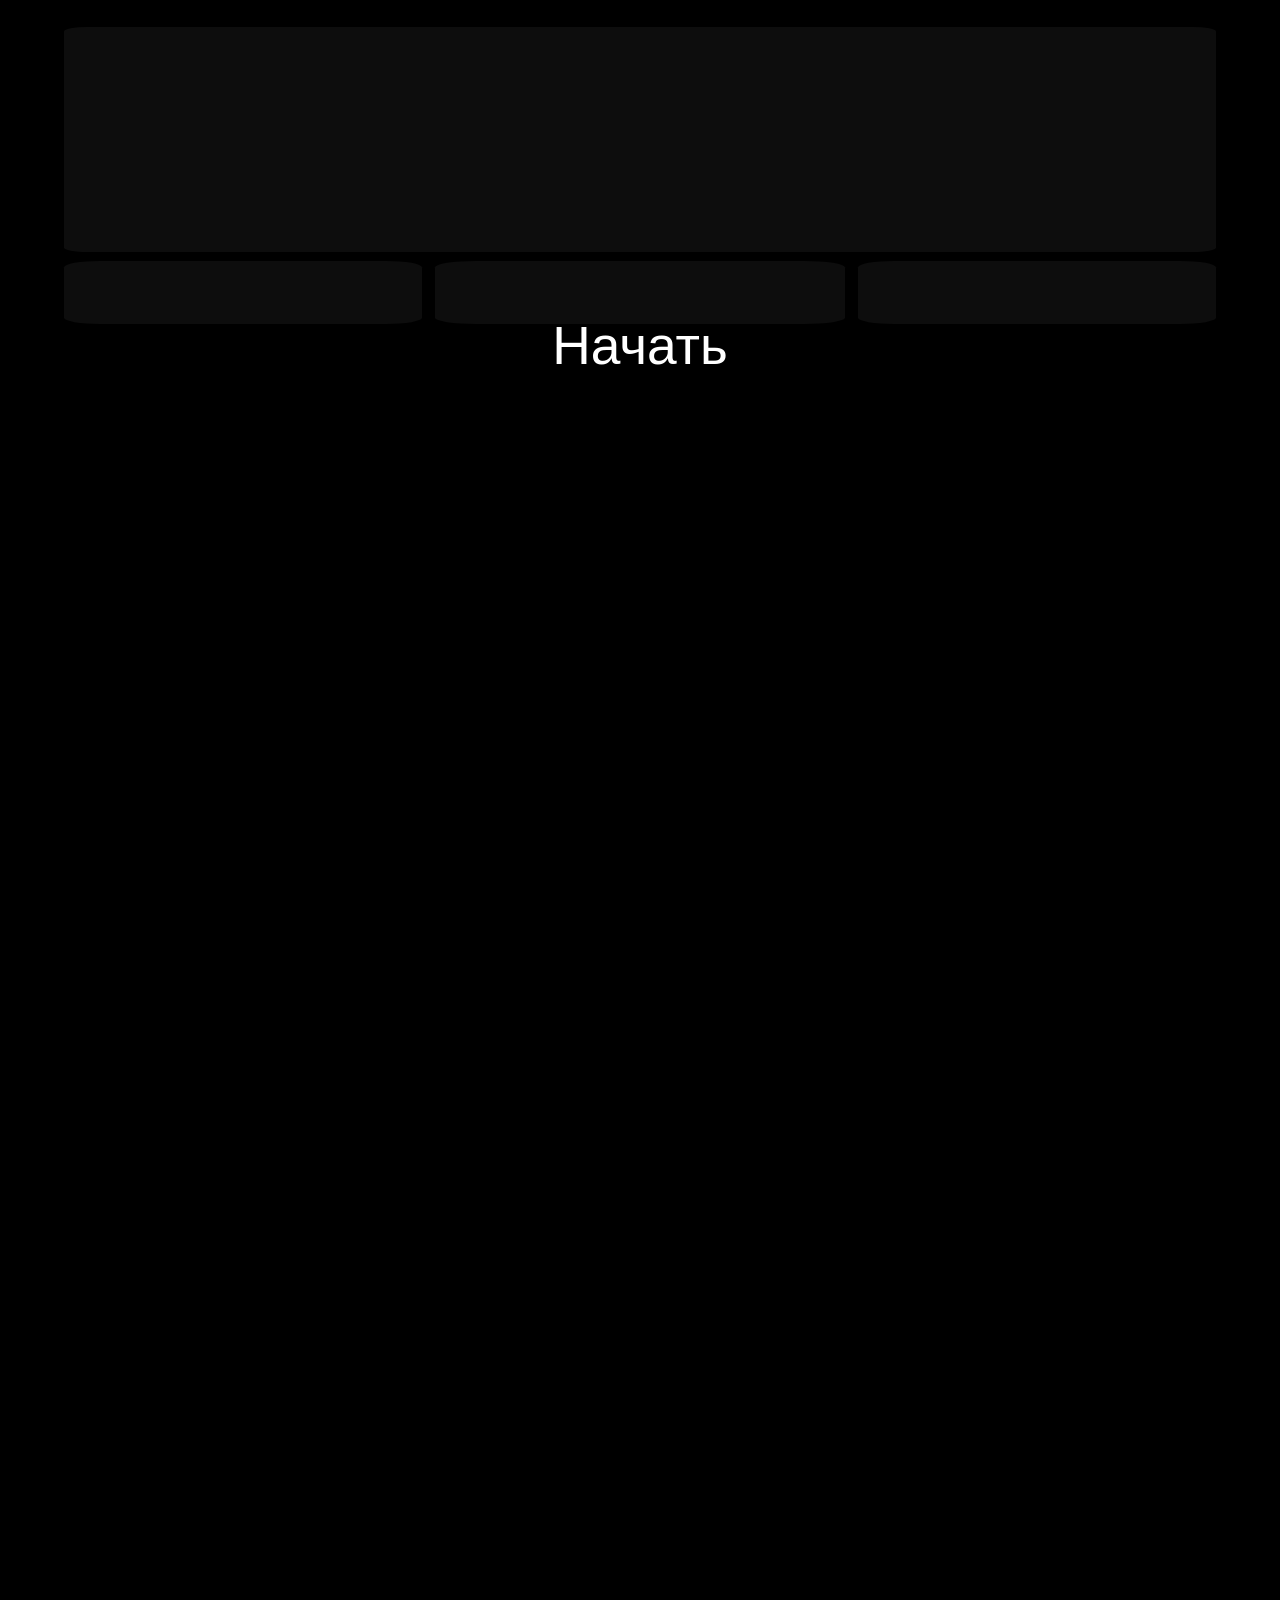
==== index.html @ c9e5098b "Update index.html" ====
<!DOCTYPE html>
<html lang="en">
<head>

    <meta charset='UTF-8'>
    <meta name="viewport" content="width=device-width, initial-scale=1.0, maximum-scale=1.0, user-scalable=no" />
    <title>A-SLEEP</title>
    <link rel="stylesheet" href="css.css">
</head>


<body>

    
    <div  class = 'rectangle_1' >
        
    </div>

    <a href = 'https://core.telegram.org/gateway'><button class = 'button_1' type = 'button'></button></a>
    <a href ='info.html'><button class = 'button_2' type = 'button'>
        <p class = 'nachat'>Начать</p>
    </button></a>
    <button class = 'button_3' type = 'button'></button>
    
    
    



<script type = 'module' src='https://telegram.org/js/telegram-web-app.js'>window.Telegram.WebApp.disableVerticalSwipes()</script>

</body>

</html>
---- css.css ----
html,body {
    height: 150%;
    width: 100%;
    margin: 0;
    padding: 0;
    box-sizing: border-box;
}


body{
    background-color: black;
}

.rectangle_1{
    color:rgba(128, 128, 128, 0.1);
    background-color: rgba(128, 128, 128, 0.1) ;
    width: 90%;
    height: 25%;
    
    
    position: absolute;
    left: 5%;
    top: 3%;

    border-radius: 2%;

    
}

.asleep{
    color: #ffd700;
    position: relative;
    font-size: 1000%;
    text-align: center;
    top:0%;
}

.subtitle{
    color: white;
    position: relative;
    font-size: 450%;
    text-align: center;
    top: -20%;
    
    
    
}

.nachat{
    color: white;
    position: relative;
    font-size: 400%;
    text-align: center;
    top: 0%;
}

.button_1{
    color:rgba(128, 128, 128, 0.1);
    background-color: rgba(128, 128, 128, 0.1) ;
    width: 28%;
    height: 7%;
    
    
    position: absolute;
    left: 5%;
    top: 29%;

    border: none;
    border-radius: 10%;
}

.button_2{
    color:rgba(128, 128, 128, 0.1);
    background-color: rgba(128, 128, 128, 0.1) ;
    width: 32%;
    height: 7% ;
    
    
    position: absolute;
    left:34%;
    top:29% ;
    border: none;
    border-radius: 10%;
}

.button_3{
    color:rgba(128, 128, 128, 0.1);
    background-color: rgba(128, 128, 128, 0.1) ;
    width:28% ;
    height:7% ;
    
    
    position: absolute;
    left:67% ;
    top: 29%;
    border: none;
    border-radius: 10%;
}
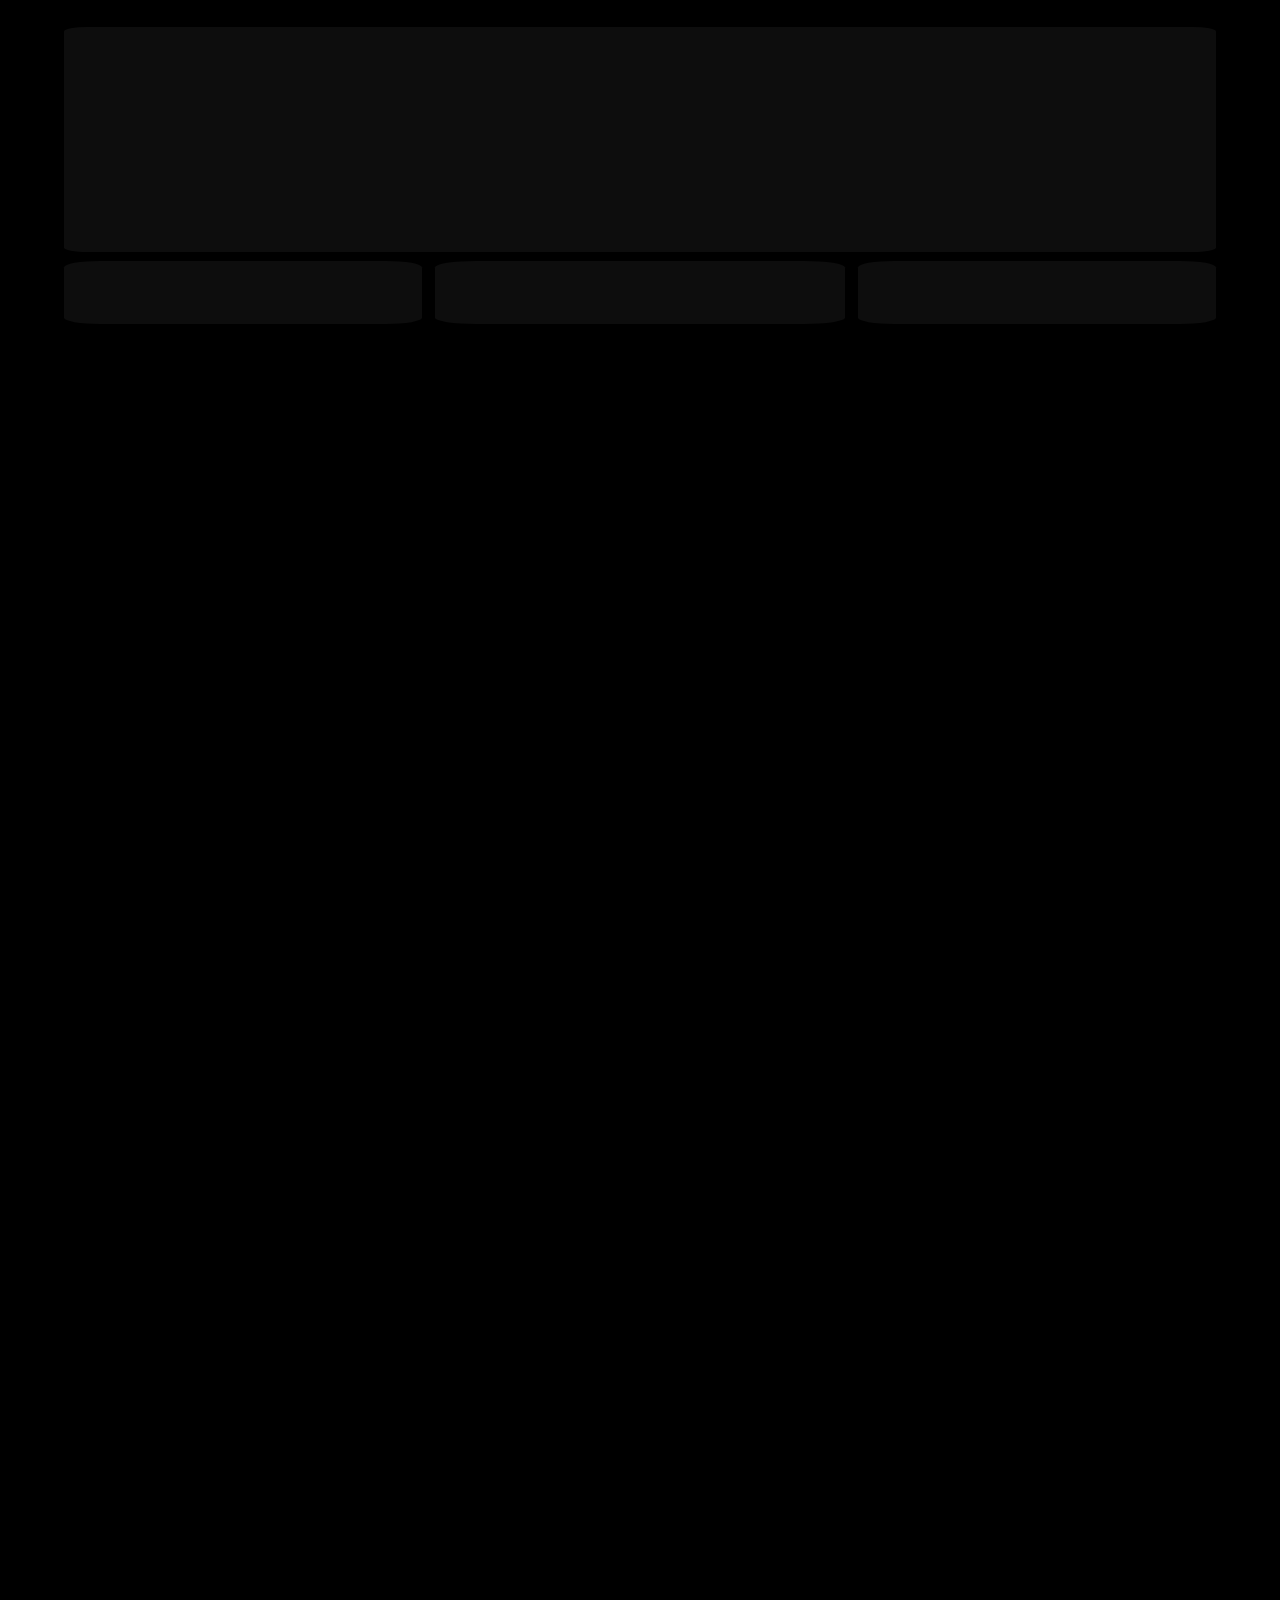
==== commit 5de0823f: "Update index.html" ====
--- a/index.html
+++ b/index.html
@@ -18,7 +18,7 @@
 
     <a href = 'https://core.telegram.org/gateway'><button class = 'button_1' type = 'button'></button></a>
     <a href ='info.html'><button class = 'button_2' type = 'button'>
-        <p class = 'nachat'>Начать</p>
+        
     </button></a>
     <button class = 'button_3' type = 'button'></button>
     
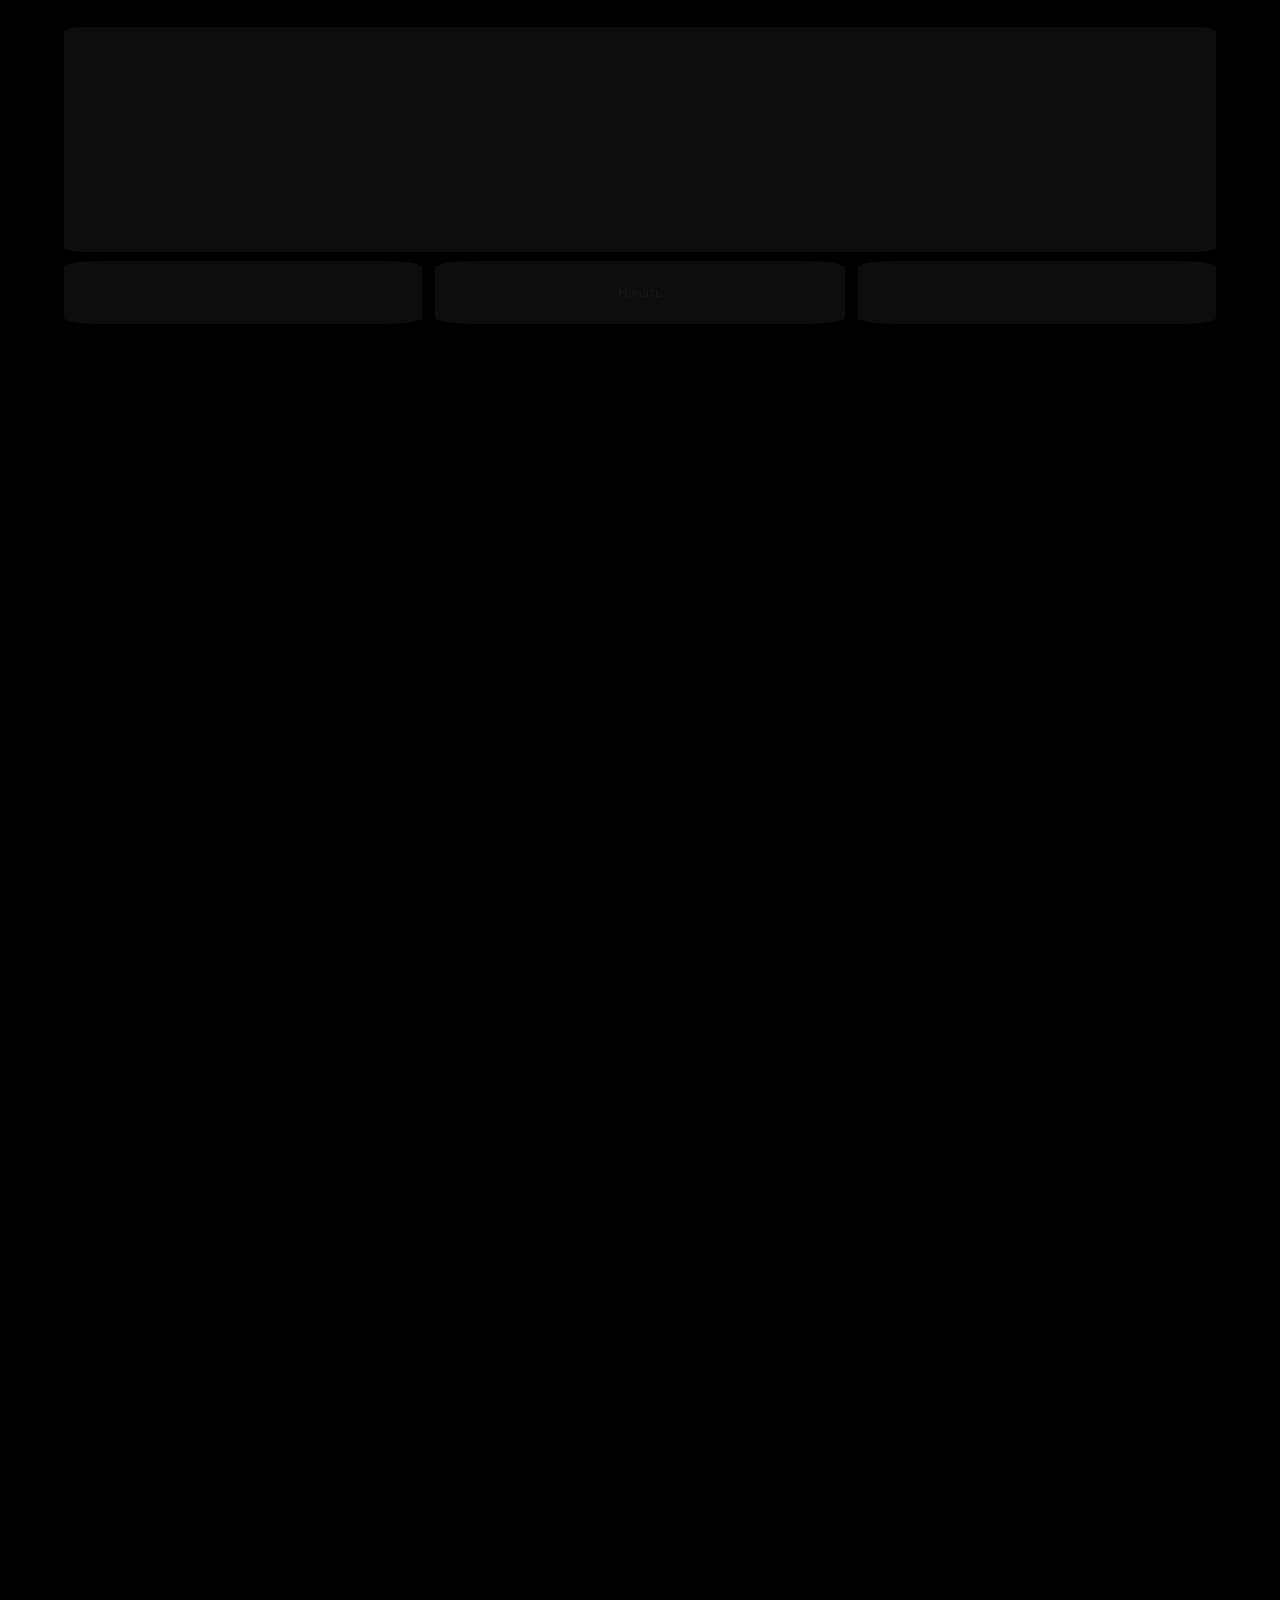
==== commit c3b2fcb9: "Update index.html" ====
--- a/index.html
+++ b/index.html
@@ -16,10 +16,8 @@
         
     </div>
 
-    <a href = 'https://core.telegram.org/gateway'><button class = 'button_1' type = 'button'></button></a>
-    <a href ='info.html'><button class = 'button_2' type = 'button'>
-        
-    </button></a>
+    <a href = ''><button class = 'button_1' type = 'button'></button></a>
+    <a href ='info.html'><button class = 'button_2' type = 'button'>Начать</button></a>
     <button class = 'button_3' type = 'button'></button>
     
     
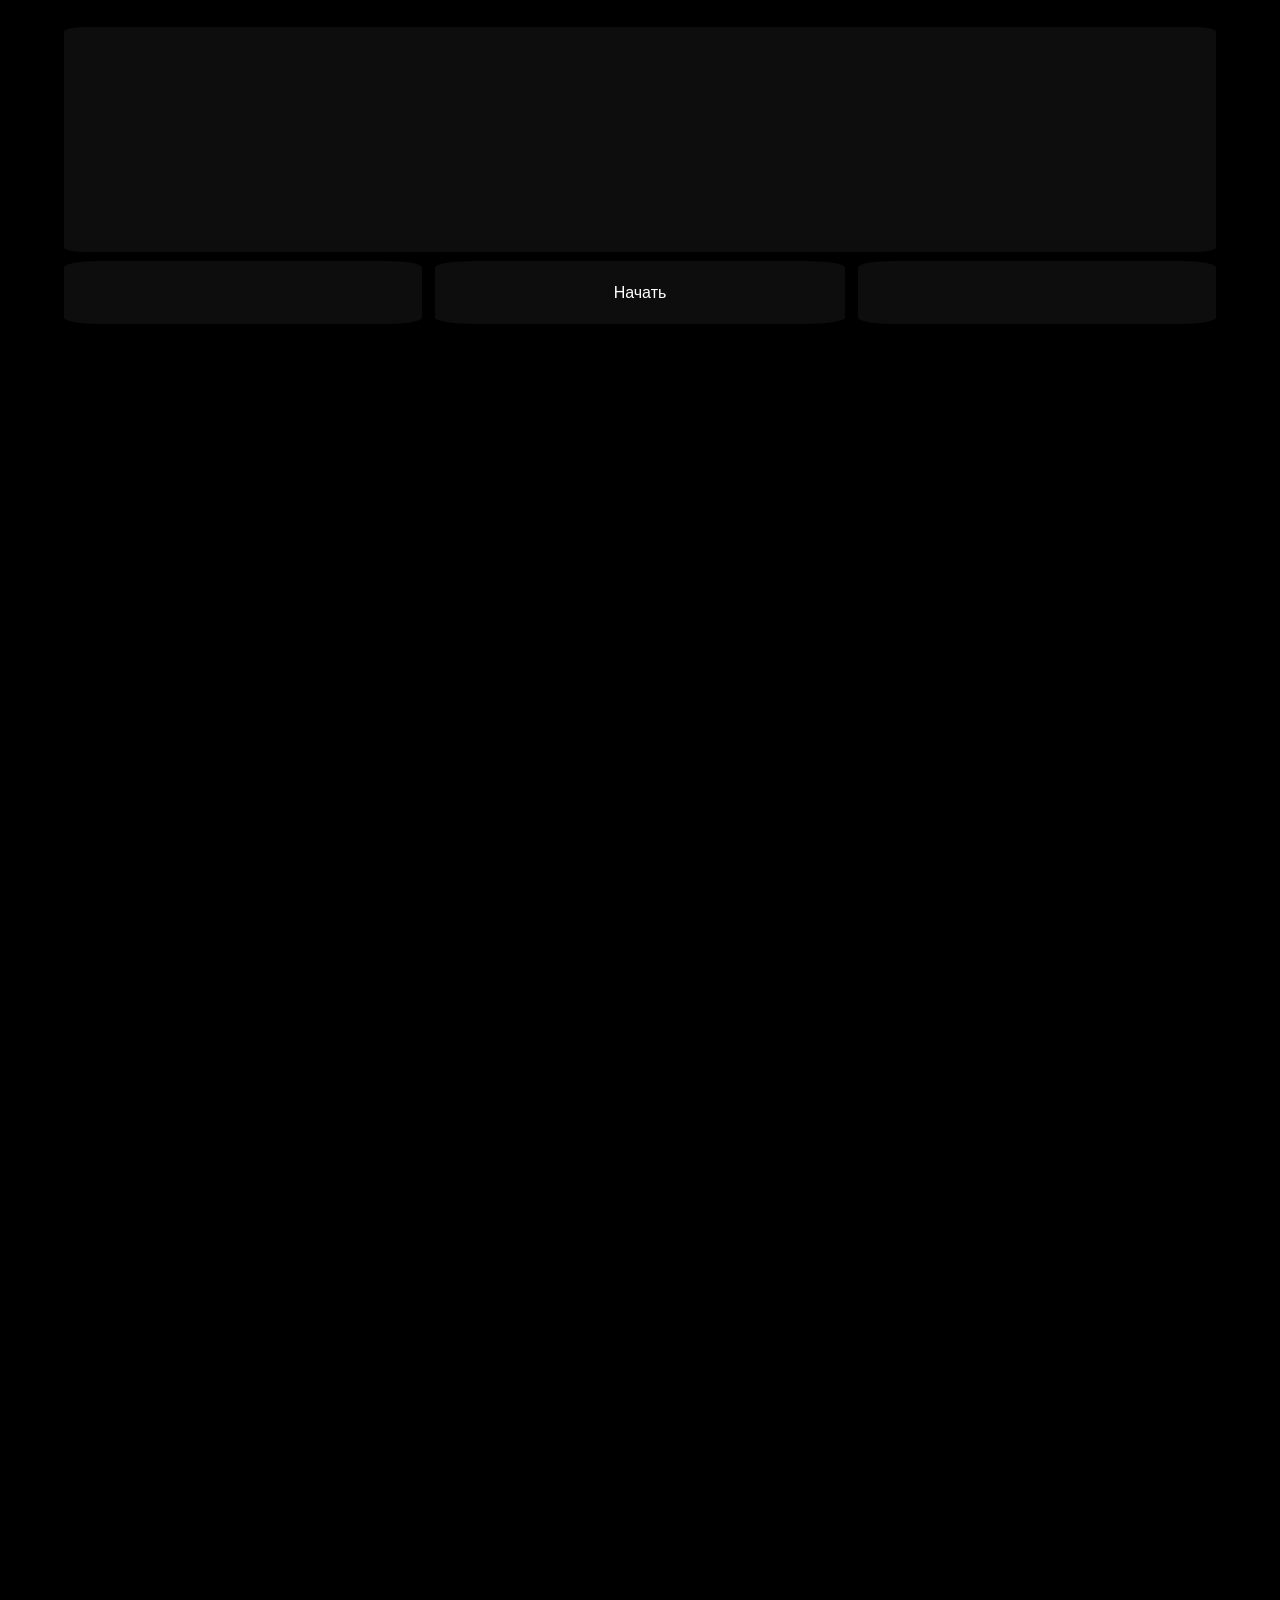
==== commit 86046ca8: "Update index.html" ====
--- a/index.html
+++ b/index.html
@@ -5,7 +5,7 @@
     <meta charset='UTF-8'>
     <meta name="viewport" content="width=device-width, initial-scale=1.0, maximum-scale=1.0, user-scalable=no" />
     <title>A-SLEEP</title>
-    <link rel="stylesheet" href="css.css">
+    <link rel="stylesheet" href="style.css">
 </head>
 
 
--- a/style.css
+++ b/style.css
@@ -0,0 +1,105 @@
+html,body {
+    height: 150%;
+    width: 100%;
+    margin: 0;
+    padding: 0;
+    box-sizing: border-box;
+}
+
+
+body{
+    background-color: black;
+}
+
+.rectangle_1{
+    color:rgba(128, 128, 128, 0.1);
+    background-color: rgba(128, 128, 128, 0.1) ;
+    width: 90%;
+    height: 25%;
+    
+    
+    position: absolute;
+    left: 5%;
+    top: 3%;
+
+    border-radius: 2%;
+
+    
+}
+
+.asleep{
+    color: #ffd700;
+    position: relative;
+    font-size: 1000%;
+    text-align: center;
+    top:0%;
+}
+
+.subtitle{
+    color: white;
+    position: relative;
+    font-size: 450%;
+    text-align: center;
+    top: -20%;
+    
+    
+    
+}
+
+.nachat{
+    color: white;
+    position: relative;
+    font-size: 400%;
+    text-align: center;
+    top: 0%;
+}
+
+.button_1{
+    color:rgba(128, 128, 128, 0.1);
+    background-color: rgba(128, 128, 128, 0.1) ;
+    width: 28%;
+    height: 7%;
+    
+    
+    position: absolute;
+    left: 5%;
+    top: 29%;
+
+    border: none;
+    border-radius: 10%;
+}
+
+.button_2{
+    color:rgba(128, 128, 128, 0.1);
+    background-color: rgba(128, 128, 128, 0.1) ;
+    width: 32%;
+    height: 7% ;
+    
+    
+    position: absolute;
+    text-align: center;
+    left:34%;
+    top:29% ;
+    border: none;
+    border-radius: 10%;
+
+    
+    font-size: 100%;
+    color: white;
+}
+
+.button_3{
+    color:rgba(128, 128, 128, 0.1);
+    background-color: rgba(128, 128, 128, 0.1) ;
+    width:28% ;
+    height:7% ;
+    
+    
+    position: absolute;
+    left:67% ;
+    top: 29%;
+    border: none;
+    border-radius: 10%;
+}
+
+
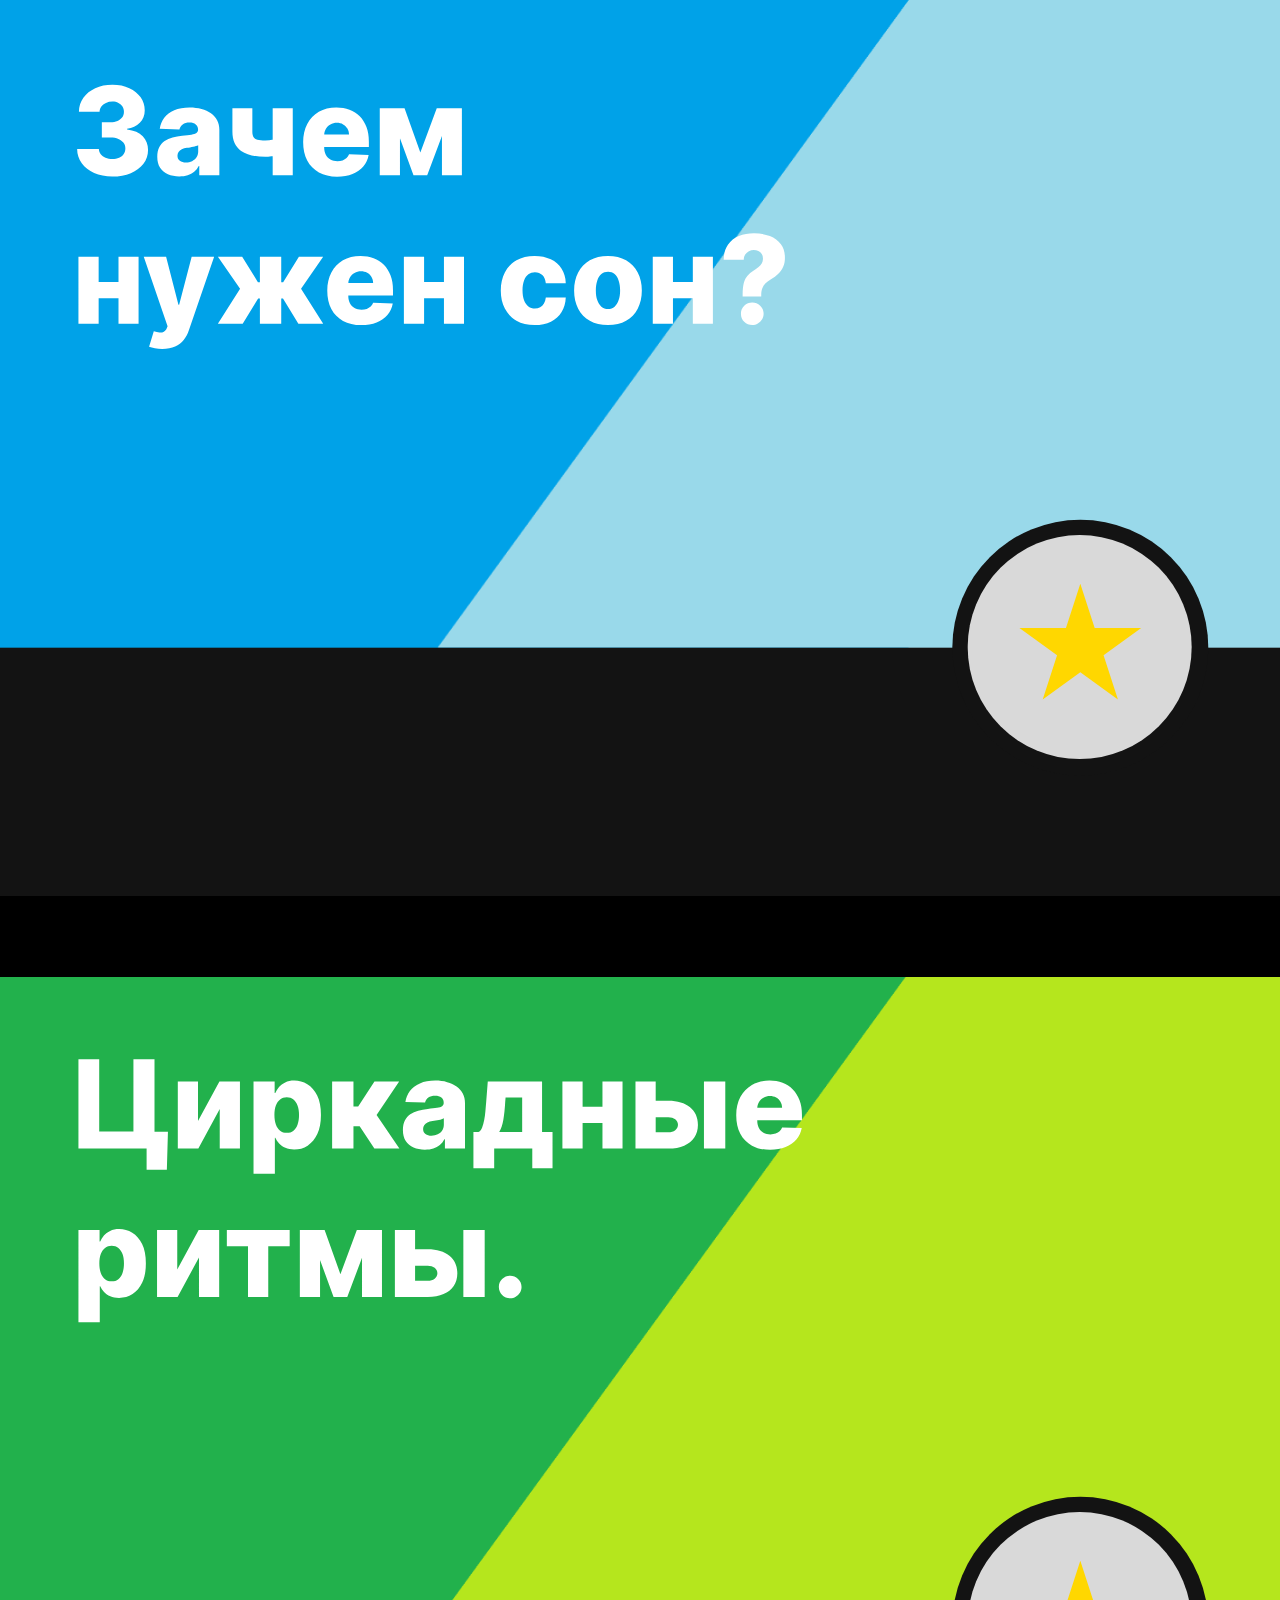
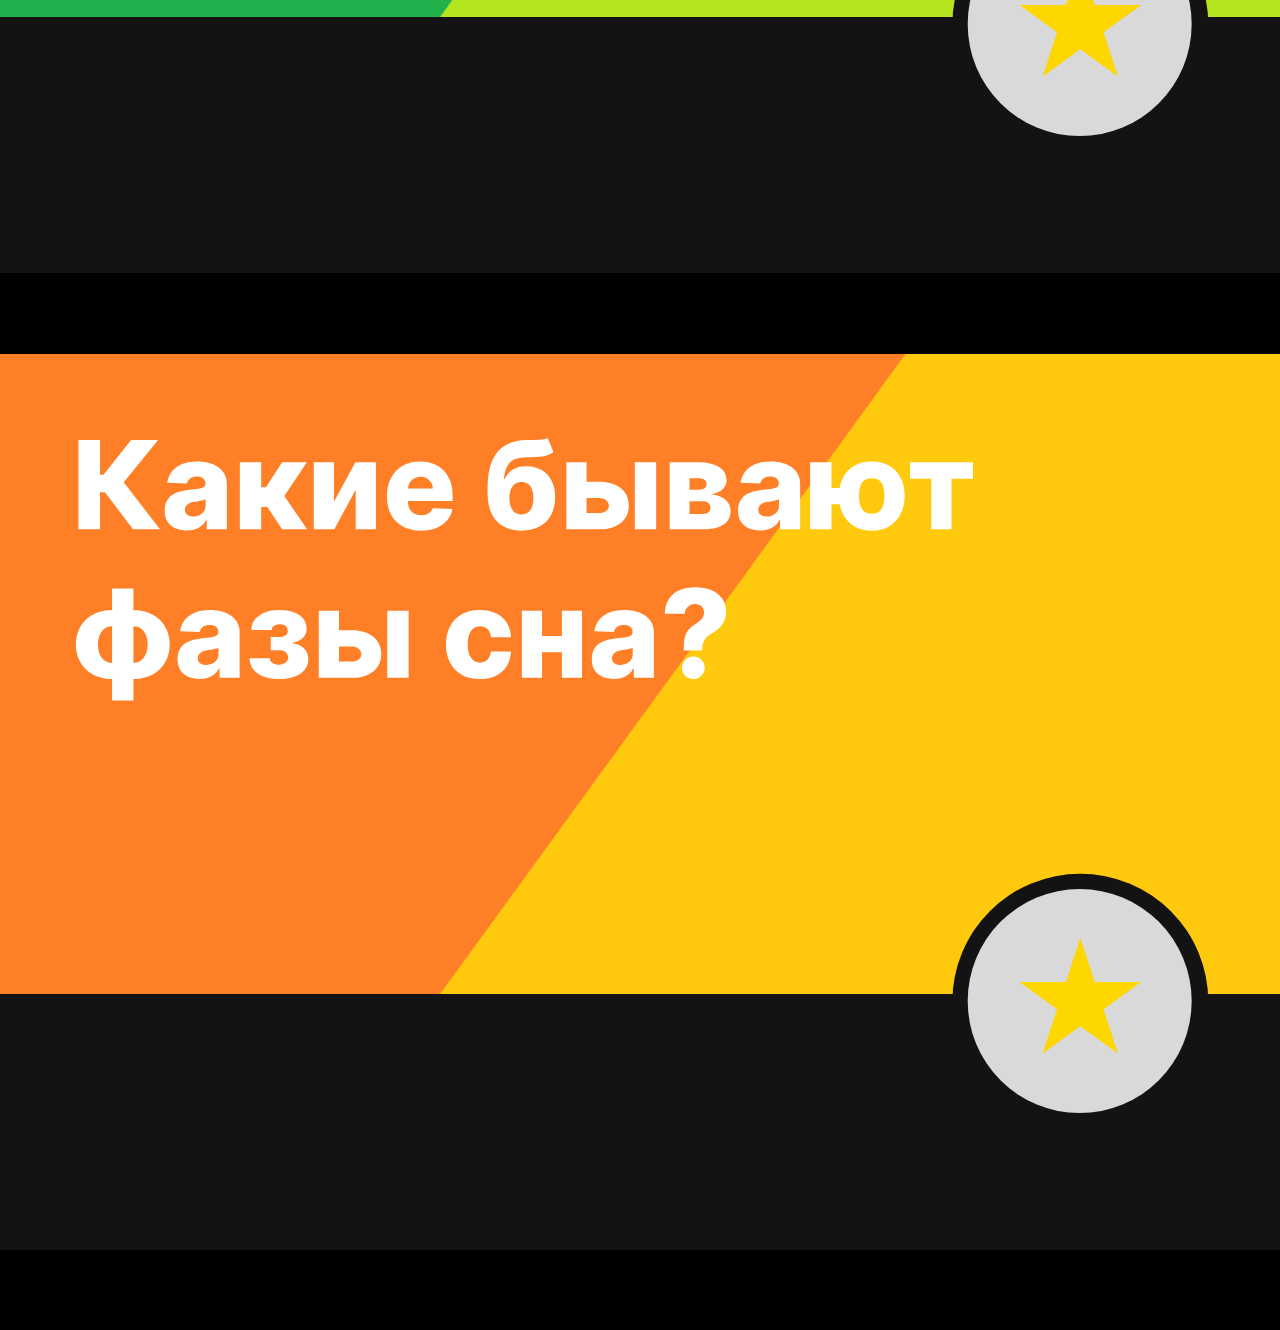
==== commit bb280780: "Update index.html" ====
--- a/index.html
+++ b/index.html
@@ -3,29 +3,23 @@
 <head>
 
     <meta charset='UTF-8'>
-    <meta name="viewport" content="width=device-width, initial-scale=1.0, maximum-scale=1.0, user-scalable=no" />
-    <title>A-SLEEP</title>
-    <link rel="stylesheet" href="style.css">
+    <meta name = 'viewport' content = 'width=device-width, initial-scale=1.0'>
+    <title>info</title>
+    <link rel="stylesheet" href="info.css">
 </head>
 
 
 <body>
-
-    
-    <div  class = 'rectangle_1' >
-        
-    </div>
-
-    <a href = ''><button class = 'button_1' type = 'button'></button></a>
-    <a href ='info.html'><button class = 'button_2' type = 'button'>Начать</button></a>
-    <button class = 'button_3' type = 'button'></button>
-    
+    <a href = 'https://telegra.ph/Zachem-nuzhen-son-12-12-2'><img src = 'Group10.svg' class = 'picture_1_0' alt = 'none'><a>
+    <a href = 'https://telegra.ph/Cirkadnye-ritmy-12-12-2'><img src = 'Group8.svg' class = 'picture_2_0' alt = 'none'></a>
+    <a href = 'https://telegra.ph/Zachem-nuzhen-son-12-12'><img src = 'Group9.svg' class = 'picture_3_0' alt = 'none'></a>
     
     
 
+    
 
 
-<script type = 'module' src='https://telegram.org/js/telegram-web-app.js'>window.Telegram.WebApp.disableVerticalSwipes()</script>
+<script type = 'module' src='info.js'></script>
 
 </body>
 
--- a/info.css
+++ b/info.css
@@ -0,0 +1,106 @@
+html,body {
+    height: 150%;
+    width: 100%;
+    margin: 0;
+    padding: 0;
+    box-sizing: border-box;
+}
+
+
+body{
+    background-color: black;
+}
+
+.rectangle_1{
+    color:rgba(128, 128, 128, 0.1);
+    background-color: rgba(128, 128, 128, 0.1) ;
+    width: 90%;
+    height: 25%;
+    
+    
+    position: absolute;
+    left: 5%;
+    top: 3%;
+
+    border-radius: 2%;
+
+    
+}
+
+.asleep{
+    color: #ffd700;
+    position: relative;
+    font-size: 200%;
+    text-align: center;
+    top:0%;
+}
+
+.subtitle{
+    color: white;
+    position: relative;
+    font-size: 100%;
+    text-align: center;
+    top: -20%;
+    
+    
+    
+}
+
+.nachat{
+    color: white;
+    position: relative;
+    font-size: 100%;
+    text-align: center;
+    top: 0%;
+}
+
+.button_1{
+    color:rgba(128, 128, 128, 0.1);
+    background-color: rgba(128, 128, 128, 0.1) ;
+    width: 28%;
+    height: 7%;
+    
+    
+    position: absolute;
+    left: 5%;
+    top: 29%;
+
+    border: none;
+    border-radius: 10%;
+}
+
+.button_2{
+    color:rgba(128, 128, 128, 0.1);
+    background-color: rgba(128, 128, 128, 0.1) ;
+    width: 32%;
+    height: 7% ;
+    
+    
+    position: absolute;
+    left:34%;
+    top:29% ;
+    border: none;
+    border-radius: 10%;
+}
+
+.button_3{
+    color:rgba(128, 128, 128, 0.1);
+    background-color: rgba(128, 128, 128, 0.1) ;
+    width:28% ;
+    height:7% ;
+    
+    
+    position: absolute;
+    left:67% ;
+    top: 29%;
+    border: none;
+    border-radius: 10%;
+}
+
+
+.picture_1_0,
+.picture_2_0,
+.picture_3_0 {
+    width: 100vw;
+    margin-bottom: 6%;
+}
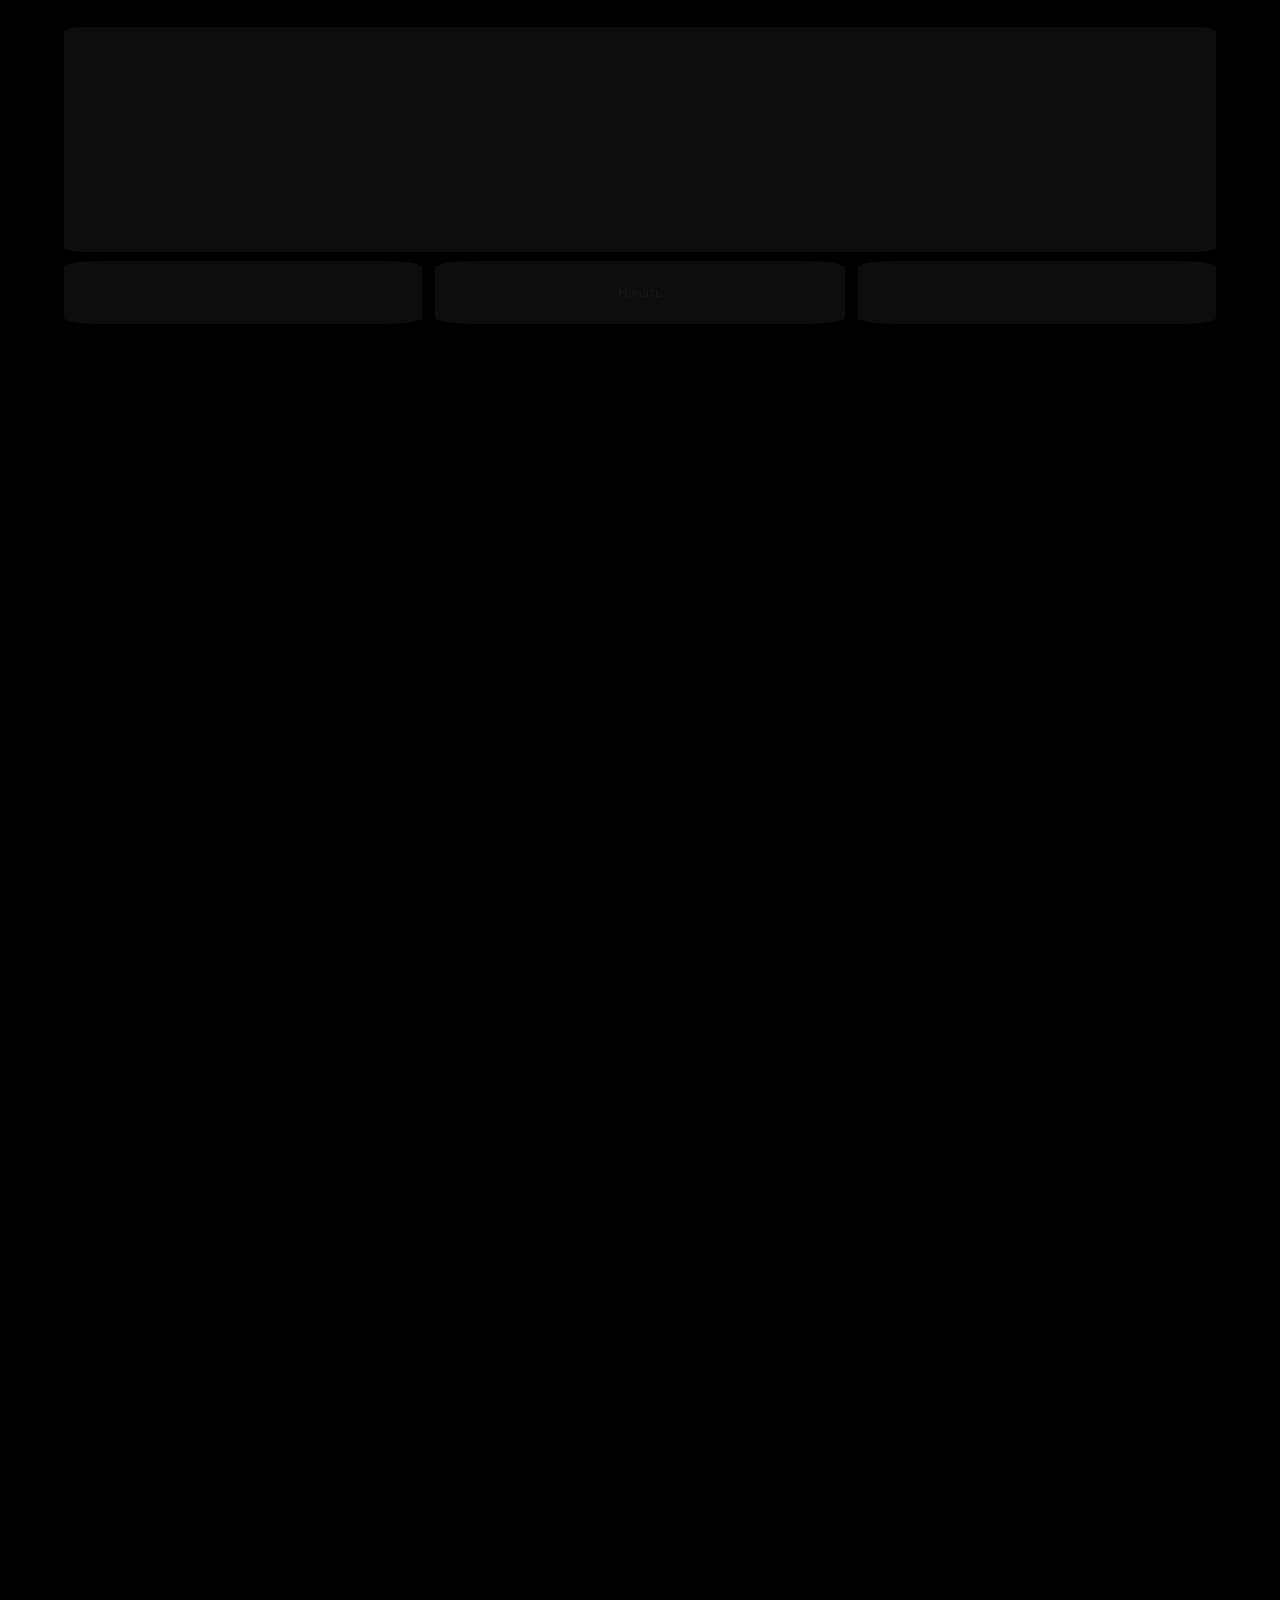
==== commit a677fb91: "Update index.html" ====
--- a/index.html
+++ b/index.html
@@ -3,23 +3,29 @@
 <head>
 
     <meta charset='UTF-8'>
-    <meta name = 'viewport' content = 'width=device-width, initial-scale=1.0'>
-    <title>info</title>
-    <link rel="stylesheet" href="info.css">
+    <meta name="viewport" content="width=device-width, initial-scale=1.0, maximum-scale=1.0, user-scalable=no" />
+    <title>A-SLEEP</title>
+    <link rel="stylesheet" href="style.css">
 </head>
 
 
 <body>
-    <a href = 'https://telegra.ph/Zachem-nuzhen-son-12-12-2'><img src = 'Group10.svg' class = 'picture_1_0' alt = 'none'><a>
-    <a href = 'https://telegra.ph/Cirkadnye-ritmy-12-12-2'><img src = 'Group8.svg' class = 'picture_2_0' alt = 'none'></a>
-    <a href = 'https://telegra.ph/Zachem-nuzhen-son-12-12'><img src = 'Group9.svg' class = 'picture_3_0' alt = 'none'></a>
+
+    
+    <div  class = 'rectangle_1' >
+        
+    </div>
+
+    <a href = ''><button class = 'button_1' type = 'button'></button></a>
+    <a href ='info.html'><button class = 'button_2' type = 'button'>Начать</button></a>
+    <button class = 'button_3' type = 'button'></button>
+    
     
     
 
-    
 
 
-<script type = 'module' src='info.js'></script>
+<script type = 'module' src='https://telegram.org/js/telegram-web-app.js'>window.Telegram.WebApp.disableVerticalSwipes()</script>
 
 </body>
 
--- a/style.css
+++ b/style.css
@@ -0,0 +1,108 @@
+html,body {
+    height: 150%;
+    width: 100%;
+    margin: 0;
+    padding: 0;
+    box-sizing: border-box;
+}
+
+
+body{
+    background-color: black;
+}
+
+.rectangle_1{
+    color:rgba(128, 128, 128, 0.1);
+    background-color: rgba(128, 128, 128, 0.1) ;
+    width: 90%;
+    height: 25%;
+    
+    
+    position: absolute;
+    left: 5%;
+    top: 3%;
+
+    border-radius: 2%;
+
+    
+}
+
+.asleep{
+    color: #ffd700;
+    position: relative;
+    font-size: 200%;
+    text-align: center;
+    top:0%;
+}
+
+.subtitle{
+    color: white;
+    position: relative;
+    font-size: 100%;
+    text-align: center;
+    top: -20%;
+    
+    
+    
+}
+
+.nachat{
+    color: white;
+    position: relative;
+    font-size: 100%;
+    text-align: center;
+    top: 0%;
+}
+
+.button_1{
+    color:rgba(128, 128, 128, 0.1);
+    background-color: rgba(128, 128, 128, 0.1) ;
+    width: 28%;
+    height: 7%;
+    
+    
+    position: absolute;
+    left: 5%;
+    top: 29%;
+
+    border: none;
+    border-radius: 10%;
+}
+
+.button_2{
+    color:rgba(128, 128, 128, 0.1);
+    background-color: rgba(128, 128, 128, 0.1) ;
+    width: 32%;
+    height: 7% ;
+    
+    
+    position: absolute;
+    left:34%;
+    top:29% ;
+    border: none;
+    border-radius: 10%;
+}
+
+.button_3{
+    color:rgba(128, 128, 128, 0.1);
+    background-color: rgba(128, 128, 128, 0.1) ;
+    width:28% ;
+    height:7% ;
+    
+    
+    position: absolute;
+    left:67% ;
+    top: 29%;
+    border: none;
+    border-radius: 10%;
+}
+
+
+.picture_1_0,
+.picture_2_0,
+.picture_3_0 {
+    width: 100vw;
+    margin-bottom: 6%;
+    margin-top: 0%;
+    border: none;
+}
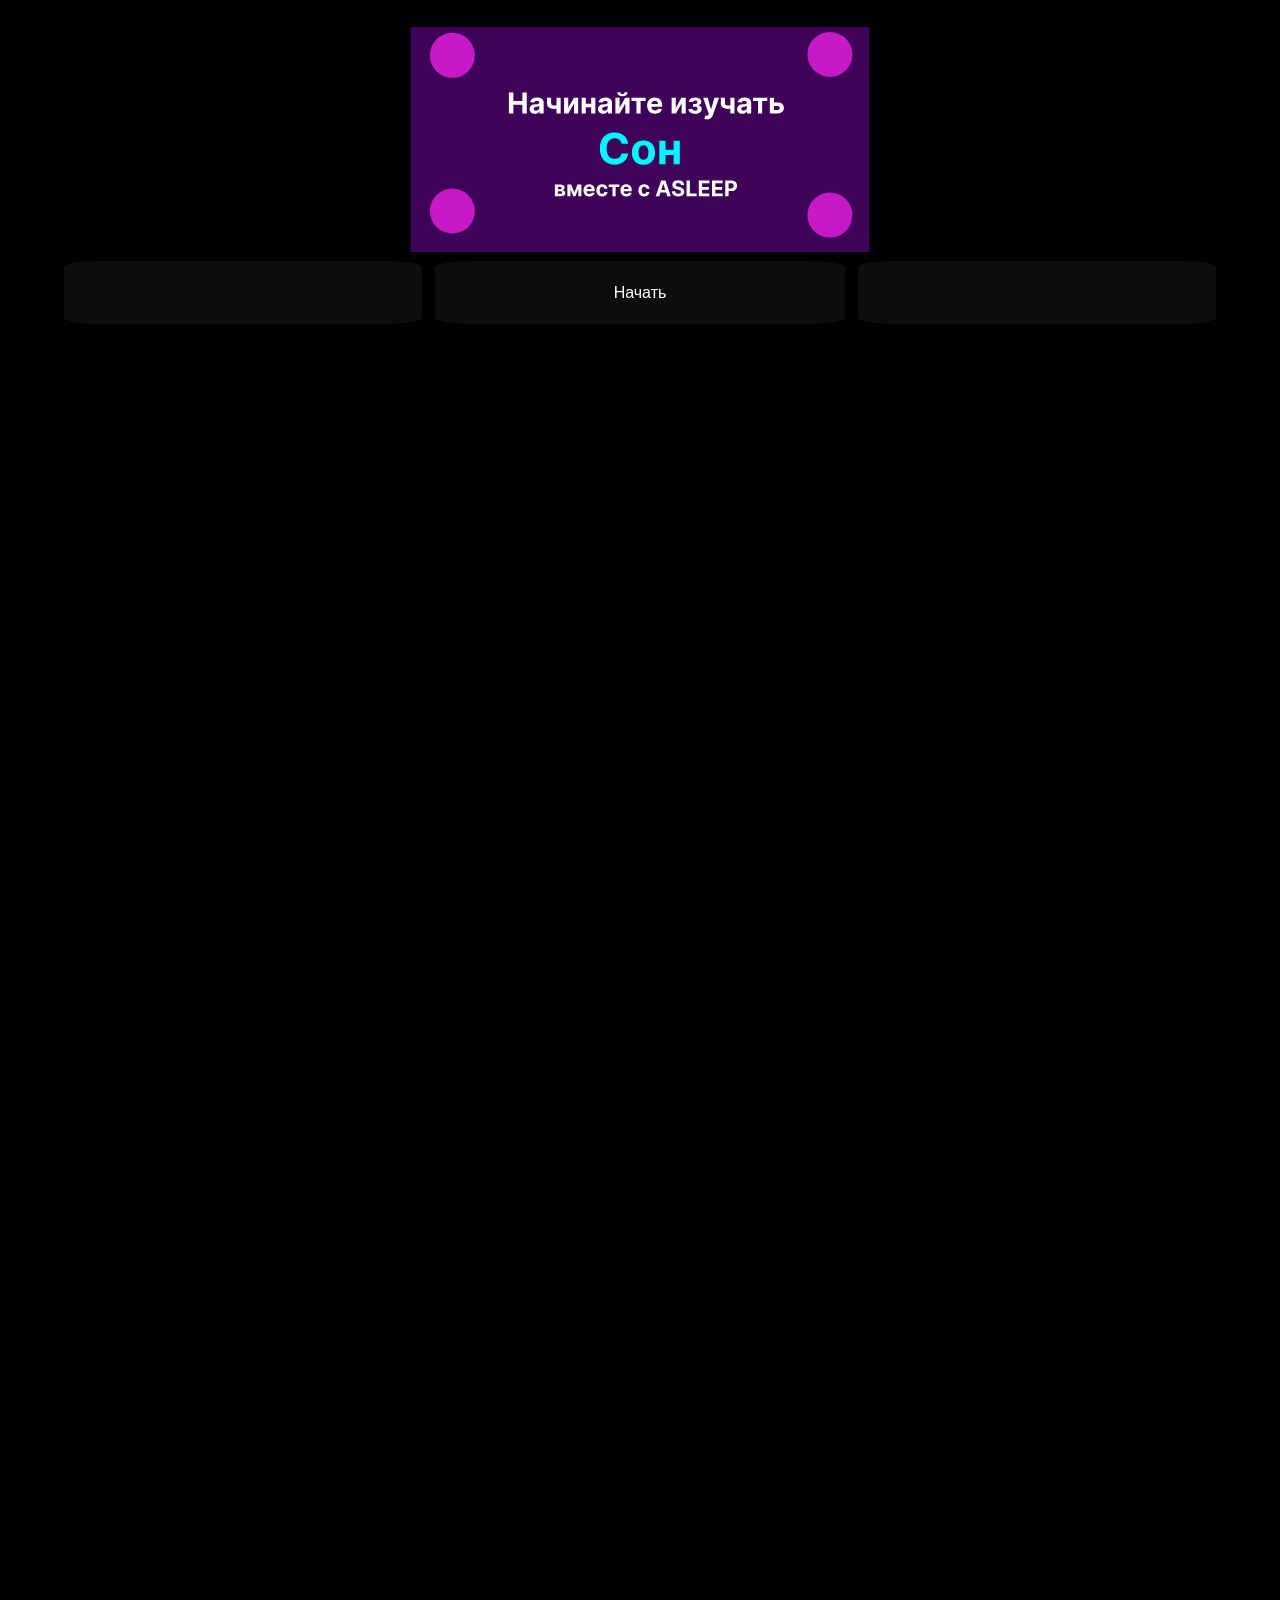
==== commit 8e4696c0: "Update index.html" ====
--- a/index.html
+++ b/index.html
@@ -12,9 +12,7 @@
 <body>
 
     
-    <div  class = 'rectangle_1' >
-        
-    </div>
+    <img src = 'Group13.svg' class = 'rectangle_1' alt = 'none'>
 
     <a href = ''><button class = 'button_1' type = 'button'></button></a>
     <a href ='info.html'><button class = 'button_2' type = 'button'>Начать</button></a>
--- a/style.css
+++ b/style.css
@@ -13,7 +13,7 @@
 
 .rectangle_1{
     color:rgba(128, 128, 128, 0.1);
-    background-color: rgba(128, 128, 128, 0.1) ;
+    background-image: 'Group13.svg' ;
     width: 90%;
     height: 25%;
     
@@ -23,36 +23,10 @@
     top: 3%;
 
     border-radius: 2%;
-
     
 }
 
-.asleep{
-    color: #ffd700;
-    position: relative;
-    font-size: 200%;
-    text-align: center;
-    top:0%;
-}
-
-.subtitle{
-    color: white;
-    position: relative;
-    font-size: 100%;
-    text-align: center;
-    top: -20%;
-    
-    
-    
-}
-
-.nachat{
-    color: white;
-    position: relative;
-    font-size: 100%;
-    text-align: center;
-    top: 0%;
-}
+ 
 
 .button_1{
     color:rgba(128, 128, 128, 0.1);
@@ -77,10 +51,15 @@
     
     
     position: absolute;
+    text-align: center;
     left:34%;
     top:29% ;
     border: none;
     border-radius: 10%;
+
+    
+    font-size: 100%;
+    color: white;
 }
 
 .button_3{
@@ -98,11 +77,3 @@
 }
 
 
-.picture_1_0,
-.picture_2_0,
-.picture_3_0 {
-    width: 100vw;
-    margin-bottom: 6%;
-    margin-top: 0%;
-    border: none;
-}
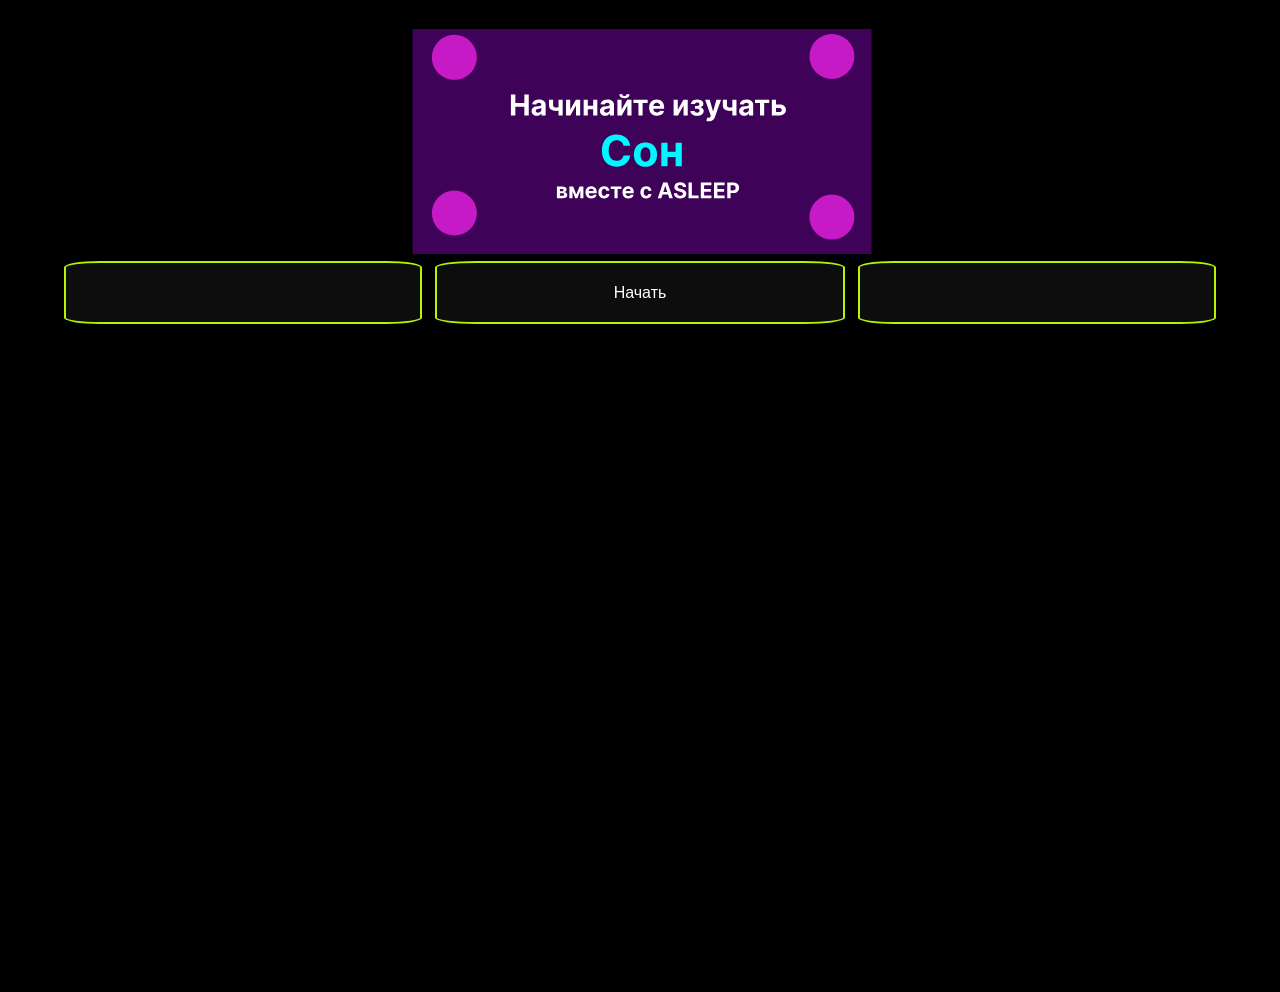
==== commit 5b3bd409: "Add files via upload" ====
--- a/index.html
+++ b/index.html
@@ -11,19 +11,19 @@
 
 <body>
 
-    
+    <div>
     <img src = 'Group13.svg' class = 'rectangle_1' alt = 'none'>
 
     <a href = ''><button class = 'button_1' type = 'button'></button></a>
     <a href ='info.html'><button class = 'button_2' type = 'button'>Начать</button></a>
     <button class = 'button_3' type = 'button'></button>
-    
+    </div>
     
     
 
 
 
-<script type = 'module' src='https://telegram.org/js/telegram-web-app.js'>window.Telegram.WebApp.disableVerticalSwipes()</script>
+
 
 </body>
 
--- a/style.css
+++ b/style.css
@@ -1,5 +1,5 @@
 html,body {
-    height: 150%;
+    height: 105%;
     width: 100%;
     margin: 0;
     padding: 0;
@@ -12,17 +12,21 @@
 }
 
 .rectangle_1{
-    color:rgba(128, 128, 128, 0.1);
-    background-image: 'Group13.svg' ;
-    width: 90%;
-    height: 25%;
     
     
-    position: absolute;
+    width: 90vw;
+    height: 25%;
+    display: inline-block;
+    
+    position:absolute;
     left: 5%;
     top: 3%;
 
-    border-radius: 2%;
+    border-radius: 5%;
+    border: solid black 2px;
+
+
+    
     
 }
 
@@ -39,7 +43,7 @@
     left: 5%;
     top: 29%;
 
-    border: none;
+    border:solid rgb(179, 245, 0) 2px;
     border-radius: 10%;
 }
 
@@ -54,7 +58,8 @@
     text-align: center;
     left:34%;
     top:29% ;
-    border: none;
+    border: solid rgb(179, 245, 0) 2px;
+
     border-radius: 10%;
 
     
@@ -72,7 +77,8 @@
     position: absolute;
     left:67% ;
     top: 29%;
-    border: none;
+    border: solid rgb(179, 245, 0) 2px;
+
     border-radius: 10%;
 }
 
